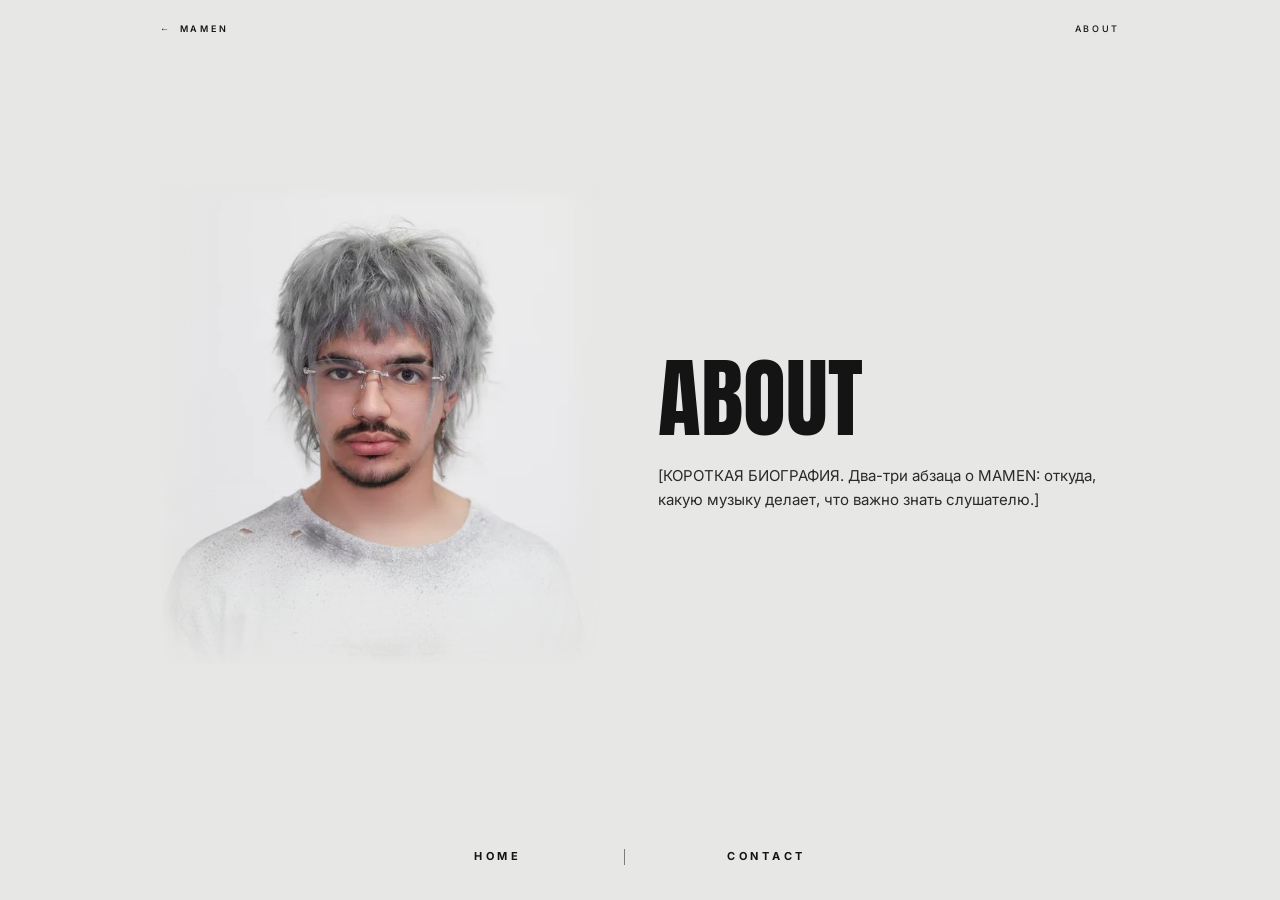
==== about/index.html @ ce81de19 "Сайт MAMEN: главная, About, Contact, карточка релиза Тестовая страница доступности перенесена в /tes" ====
<!doctype html>
<html lang="ru" data-theme="grey">
<head>
<meta charset="utf-8">
<meta name="viewport" content="width=device-width, initial-scale=1, viewport-fit=cover">
<meta http-equiv="Content-Security-Policy" content="default-src 'none'; img-src 'self' data:; style-src 'self'; font-src 'self'; script-src 'self'; connect-src 'self'; base-uri 'none'; form-action 'none'">
<meta name="referrer" content="strict-origin-when-cross-origin">
<title>About — MAMEN</title>
<meta name="description" content="MAMEN — официальный сайт. Музыка, соцсети и новые релизы.">
<meta name="theme-color" content="#e7e7e6">
<link rel="canonical" href="https://only1mamen.github.io/about/">
<meta property="og:type" content="website">
<meta property="og:site_name" content="MAMEN">
<meta property="og:title" content="About — MAMEN">
<meta property="og:description" content="MAMEN — официальный сайт. Музыка, соцсети и новые релизы.">
<meta property="og:url" content="https://only1mamen.github.io/about/">
<meta property="og:image" content="https://only1mamen.github.io/assets/img/og.jpg">
<meta property="og:image:width" content="1200">
<meta property="og:image:height" content="630">
<meta name="twitter:card" content="summary_large_image">
<meta name="twitter:image" content="https://only1mamen.github.io/assets/img/og.jpg">
<link rel="icon" href="../favicon.ico" sizes="32x32">
<link rel="apple-touch-icon" href="../assets/img/apple-touch-icon.png">
<link rel="preload" href="../assets/fonts/anton-latin.woff2" as="font" type="font/woff2" crossorigin>
<link rel="preload" href="../assets/fonts/inter-latin.woff2" as="font" type="font/woff2" crossorigin>
<link rel="stylesheet" href="../assets/css/site.css">
<noscript><link rel="stylesheet" href="../assets/css/noscript.css"></noscript>
</head>
<body class="page-sub">
<div class="page">
<div class="subtop">
<a class="subtop__back" href="../"><span aria-hidden="true">←</span> MAMEN</a>
<span class="subtop__label">About</span>
</div>
<main class="sub sub--about">
<div class="sub__photo"><picture><source type="image/webp" srcset="../assets/img/home-720.webp 720w, ../assets/img/home-1040.webp 1040w, ../assets/img/home-1520.webp 1520w" sizes="(min-width: 900px) 520px, 100vw"><img class="hero__photo" src="../assets/img/home-1040.jpg" alt="MAMEN" width="1520" height="1377" fetchpriority="high" decoding="async"></picture></div>
<div class="sub__body">
<h1 class="sub__title">About</h1>
<div class="prose"><p>[КОРОТКАЯ БИОГРАФИЯ. Два-три абзаца о MAMEN: откуда, какую музыку делает, что важно знать слушателю.]</p></div>

</div>
</main>
<footer class="footer"><nav class="nav" aria-label="Разделы сайта"><a class="nav__link" href="../">Home</a><span class="nav__sep" aria-hidden="true"></span><a class="nav__link" href="../contact/">Contact</a></nav></footer>
</div>
</body>
</html>
---- assets/css/site.css ----
/* MAMEN — оформление сайта */

@font-face {
  font-family: "Anton";
  src: url("../fonts/anton-latin.woff2") format("woff2");
  font-weight: 400;
  font-style: normal;
  font-display: swap;
}
@font-face {
  font-family: "Inter";
  src: url("../fonts/inter-latin.woff2") format("woff2");
  font-weight: 100 900;
  font-style: normal;
  font-display: swap;
  unicode-range: U+0000-00FF, U+0131, U+0152-0153, U+02BB-02BC, U+02C6, U+02DA, U+02DC, U+0304, U+0308, U+0329, U+2000-206F, U+20AC, U+2122, U+2191, U+2193, U+2212, U+2215, U+FEFF, U+FFFD;
}
@font-face {
  font-family: "Inter";
  src: url("../fonts/inter-cyrillic.woff2") format("woff2");
  font-weight: 100 900;
  font-style: normal;
  font-display: swap;
  unicode-range: U+0301, U+0400-045F, U+0490-0491, U+04B0-04B1, U+2116;
}

:root {
  --bg: #e7e7e6;
  --ink: #141414;
  --line: #c9c9c6;
  --line-strong: #a5a5a2;
  --mute: #4a4a4a;
  --card: rgba(255, 255, 255, 0.32);
  --card-hover: rgba(255, 255, 255, 0.62);
  --sans: "Inter", -apple-system, BlinkMacSystemFont, "Segoe UI", Roboto, "Helvetica Neue", Arial, sans-serif;
  --display: "Anton", Impact, "Arial Narrow Bold", "Helvetica Neue", sans-serif;
  /* Единица масштаба главного экрана: макет нарисован при ширине 390. */
  --u: calc(min(100vw, 460px) / 390);
}
:root[data-theme="light"] { --bg: #efefee; --line: #d2d2cf; }
:root[data-theme="warm"] { --bg: #e9e7e3; --line: #cbc8c2; }

* { box-sizing: border-box; }
html { -webkit-text-size-adjust: 100%; text-size-adjust: 100%; }
body {
  margin: 0;
  background: var(--bg);
  color: var(--ink);
  font-family: var(--sans);
  font-size: 15px;
  line-height: 1.5;
  -webkit-font-smoothing: antialiased;
  -moz-osx-font-smoothing: grayscale;
}
/* Фото чуть шире экрана телефона: лишнее обрезается, горизонтальной прокрутки нет. */
html, body { overflow-x: hidden; }
@supports (overflow: clip) {
  html, body { overflow-x: clip; }
}
a { color: inherit; text-decoration: none; -webkit-tap-highlight-color: transparent; }
a:focus-visible { outline: 2px solid var(--ink); outline-offset: 3px; border-radius: 4px; }
img, svg { display: block; }
h1, h2, p { margin: 0; }
.arrow { flex: none; }

.page {
  position: relative;
  width: 100%;
  max-width: 460px;
  min-height: 100vh;
  min-height: 100svh;
  margin: 0 auto;
  display: flex;
  flex-direction: column;
}
.specks {
  position: absolute;
  inset: 0;
  width: 100%;
  height: 100%;
  pointer-events: none;
  opacity: 0.4;
}

/* ---------- Верхняя строка ---------- */
.topline {
  position: relative;
  display: flex;
  align-items: center;
  justify-content: space-between;
  gap: 8px;
  padding: calc(14px + env(safe-area-inset-top, 0px)) 24px 0;
  font-size: 8.5px;
  font-weight: 500;
  line-height: 1;
  letter-spacing: 0.3em;
  text-transform: uppercase;
  white-space: pre;
}
.topline__side { flex: 1; min-width: 0; }
.topline__side--right { text-align: right; }

/* ---------- Главный экран ---------- */
.home { position: relative; display: flex; flex-direction: column; }
.hero {
  position: relative;
  width: calc(var(--u) * 390);
  height: calc(var(--u) * 408);
  margin: 0 auto;
}
.hero__photo {
  -webkit-mask-image: linear-gradient(to bottom, transparent 0, #000 4%, #000 60%, transparent 97%), linear-gradient(to right, transparent 0, #000 10%, #000 90%, transparent 100%);
  -webkit-mask-composite: source-in;
  mask-image: linear-gradient(to bottom, transparent 0, #000 4%, #000 60%, transparent 97%), linear-gradient(to right, transparent 0, #000 10%, #000 90%, transparent 100%);
  mask-composite: intersect;
}
.hero .hero__photo {
  position: absolute;
  left: calc(var(--u) * -28);
  top: calc(var(--u) * 6);
  width: calc(var(--u) * 446);
  height: calc(var(--u) * 404);
  object-fit: cover;
}
.hero__title {
  position: absolute;
  left: 0;
  right: 0;
  top: calc(var(--u) * 286);
  text-align: center;
  font-family: var(--display);
  font-weight: 400;
  font-size: calc(var(--u) * 98);
  line-height: 1;
  letter-spacing: 0.005em;
  white-space: nowrap;
}
/* Росчерк привязан к надписи: размеры в долях её кегля, положение утверждено на макете. */
.hero__sig {
  position: absolute;
  left: calc(50% + 0.265em);
  top: 0.531em;
  width: 1.449em;
  height: 0.653em;
  filter: invert(1);
  mix-blend-mode: difference;
  pointer-events: none;
  -webkit-user-select: none;
  user-select: none;
}

.sections {
  position: relative;
  display: flex;
  flex-direction: column;
  gap: 28px;
  padding: 6px 22px 0;
}
.label {
  margin: 0 0 14px;
  font-size: 10px;
  font-weight: 500;
  line-height: 1;
  letter-spacing: 0.42em;
  text-transform: uppercase;
  color: var(--mute);
}

/* ---------- Кнопки-ссылки ---------- */
.links { display: grid; grid-template-columns: repeat(2, minmax(0, 1fr)); gap: 10px; }
.btn {
  display: flex;
  align-items: center;
  gap: 10px;
  min-height: 50px;
  padding: 6px 12px;
  border: 1px solid var(--line);
  border-radius: 10px;
  background: var(--card);
  font-size: 10.5px;
  font-weight: 600;
  line-height: 1.25;
  letter-spacing: 0.12em;
  text-transform: uppercase;
  transition: background-color 0.15s ease, border-color 0.15s ease;
}
.btn__icon { flex: none; width: 24px; height: 24px; object-fit: contain; }
.btn__icon--mono {
  display: flex;
  align-items: center;
  justify-content: center;
  border-radius: 7px;
  background: var(--ink);
  color: #fff;
  font-size: 9px;
  font-weight: 700;
  letter-spacing: 0.02em;
}
.btn__text { flex: 1; min-width: 0; overflow-wrap: break-word; }
.btn--ink { border-color: var(--ink); }
@media (hover: hover) {
  .btn:hover { background: var(--card-hover); border-color: var(--line-strong); }
  .btn--ink:hover { border-color: var(--ink); }
  .release__listen:hover { background: #000; }
  .nav__link:hover, .subtop__back:hover { opacity: 0.6; }
  a.contact__row:hover .contact__val { opacity: 0.6; }
}
.btn:active { background: var(--card-hover); }

.links--follow.cols-1 { grid-template-columns: minmax(0, 1fr); }
.links--follow.cols-2 { grid-template-columns: repeat(2, minmax(0, 1fr)); }
.links--follow.cols-3 { grid-template-columns: repeat(3, minmax(0, 1fr)); }
.links--follow.cols-4 { grid-template-columns: repeat(4, minmax(0, 1fr)); }
.btn--follow {
  flex-direction: column;
  justify-content: center;
  gap: 8px;
  min-height: 66px;
  padding: 8px 4px;
  font-size: 8.5px;
  letter-spacing: 0.1em;
  text-align: center;
}
.btn--follow .btn__icon { width: 22px; height: 22px; }
.btn--follow .btn__text { flex: none; max-width: 100%; }
.btn--follow .arrow { display: none; }

/* ---------- Карточка релиза ---------- */
.release[data-show="soon"] [data-state="out"],
.release[data-show="out"] [data-state="soon"] { display: none; }
.release.is-pending { visibility: hidden; }
.release__card {
  display: flex;
  flex-wrap: wrap;
  align-items: center;
  gap: 12px 14px;
  padding: 10px;
  border: 1px solid var(--line);
  border-radius: 12px;
  background: var(--card);
}
.release__cover {
  flex: none;
  width: 76px;
  height: 76px;
  border-radius: 6px;
  object-fit: cover;
  background: #1b1b1b;
}
.release__cover--empty {
  display: flex;
  align-items: center;
  justify-content: center;
  text-align: center;
  color: #9a9a9a;
  font-size: 8px;
  font-weight: 600;
  line-height: 1.3;
  letter-spacing: 0.14em;
  text-transform: uppercase;
}
.release__meta { flex: 1 1 96px; min-width: 0; display: flex; flex-direction: column; gap: 7px; }
.kicker {
  font-size: 8.5px;
  font-weight: 500;
  line-height: 1.2;
  letter-spacing: 0.3em;
  text-transform: uppercase;
  color: var(--mute);
}
.release__title {
  font-size: 19px;
  font-weight: 800;
  line-height: 1.05;
  letter-spacing: 0.01em;
  text-transform: uppercase;
  overflow-wrap: anywhere;
}
.release__listen {
  flex: none;
  display: inline-flex;
  align-items: center;
  justify-content: center;
  gap: 8px;
  min-height: 44px;
  padding: 0 16px;
  border-radius: 22px;
  background: var(--ink);
  color: #fff;
  font-size: 10px;
  font-weight: 600;
  line-height: 1;
  letter-spacing: 0.16em;
  text-transform: uppercase;
  transition: background-color 0.15s ease;
}
.release__presave { flex: 1 1 100%; display: grid; grid-template-columns: repeat(2, minmax(0, 1fr)); gap: 10px; }
.release__presave.cols-1 { grid-template-columns: minmax(0, 1fr); }
.release__presave .btn { min-height: 46px; font-size: 9.5px; letter-spacing: 0.1em; }
.release__presave .btn__icon { width: 22px; height: 22px; }

/* ---------- Нижняя навигация ---------- */
.footer {
  position: relative;
  margin-top: auto;
  padding: 14px 22px calc(18px + env(safe-area-inset-bottom, 0px));
}
.nav { display: flex; align-items: center; justify-content: space-around; }
.nav__link {
  padding: 14px 6px;
  font-size: 10px;
  font-weight: 700;
  line-height: 1;
  letter-spacing: 0.34em;
  text-transform: uppercase;
  transition: opacity 0.15s ease;
}
.nav__sep { width: 1px; height: 16px; background: var(--ink); opacity: 0.5; }

/* ---------- About и Contact ---------- */
.subtop {
  display: flex;
  align-items: center;
  justify-content: space-between;
  padding: calc(8px + env(safe-area-inset-top, 0px)) 24px 0;
  font-size: 9px;
  font-weight: 500;
  line-height: 1;
  letter-spacing: 0.3em;
  text-transform: uppercase;
}
.subtop__back { display: inline-flex; align-items: center; gap: 8px; padding: 16px 0; font-weight: 600; transition: opacity 0.15s ease; }
.sub { display: flex; flex-direction: column; }
.sub__photo { position: relative; height: calc(var(--u) * 330); overflow: hidden; }
.sub__photo .hero__photo {
  position: absolute;
  left: calc(var(--u) * 12);
  top: 0;
  width: calc(var(--u) * 366);
  height: calc(var(--u) * 332);
  object-fit: cover;
}
.sub__body { display: flex; flex-direction: column; gap: 22px; padding: 0 24px 24px; }
.sub--contact .sub__body { padding-top: 48px; }
.sub__title {
  font-family: var(--display);
  font-weight: 400;
  font-size: 64px;
  line-height: 1;
  text-transform: uppercase;
  overflow-wrap: anywhere;
}
.prose { color: #2a2a2a; font-size: 15px; line-height: 1.6; overflow-wrap: anywhere; }
.prose p + p { margin-top: 1em; }
.block { padding-top: 22px; border-top: 1px solid var(--line); }
.block .label { margin-bottom: 10px; }
.contact { display: flex; flex-direction: column; border-top: 1px solid var(--line); }
.contact__row {
  display: flex;
  align-items: center;
  gap: 14px;
  min-height: 56px;
  padding: 16px 0;
  border-bottom: 1px solid var(--line);
}
.contact__key {
  flex: none;
  width: 92px;
  font-size: 9px;
  font-weight: 500;
  line-height: 1.2;
  letter-spacing: 0.3em;
  text-transform: uppercase;
  color: var(--mute);
  overflow-wrap: anywhere;
}
.contact__val { flex: 1; min-width: 0; font-size: 15px; font-weight: 600; line-height: 1.25; overflow-wrap: anywhere; transition: opacity 0.15s ease; }

/* ---------- Телефоны: названия площадок должны помещаться без разрыва слова ---------- */
@media (max-width: 899px) {
  .links--listen .btn { gap: 8px; padding: 6px 10px; font-size: 10px; letter-spacing: 0.09em; }
}

/* ---------- Очень узкие телефоны ---------- */
@media (max-width: 359px) {
  .sections { padding-left: 16px; padding-right: 16px; }
  .topline { padding-left: 16px; padding-right: 16px; letter-spacing: 0.22em; }
  .links--listen .btn { gap: 7px; padding: 6px 8px; font-size: 9px; letter-spacing: 0.04em; }
  .links--listen .arrow { display: none; }
  .btn--follow { padding: 8px 2px; font-size: 7px; letter-spacing: 0.02em; }
  .release__presave .btn { gap: 7px; padding: 6px 8px; font-size: 8.5px; letter-spacing: 0.04em; }
  .release__presave .arrow { display: none; }
  .release__listen { flex: 1 1 100%; }
}

/* ---------- Компьютер ---------- */
@media (min-width: 900px) {
  :root { --u: clamp(1.15px, calc(42vw / 390), 1.55px); }
  .page { max-width: 1200px; }
  .topline { padding-left: 40px; padding-right: 40px; }
  .home {
    flex: 1;
    flex-direction: row;
    align-items: center;
    justify-content: center;
    gap: 64px;
    padding: 24px 40px 0;
  }
  .hero { flex: none; margin: 0; }
  .sections { flex: 0 1 470px; min-width: 0; gap: 32px; padding: 0; }
  .links { gap: 12px; }
  .links--follow.cols-3, .links--follow.cols-4 { grid-template-columns: repeat(2, minmax(0, 1fr)); }
  .btn--follow {
    flex-direction: row;
    justify-content: flex-start;
    gap: 10px;
    min-height: 50px;
    padding: 6px 12px;
    font-size: 10px;
    text-align: left;
  }
  .btn--follow .btn__text { flex: 1; }
  .btn--follow .arrow { display: block; }
  .release__cover { width: 84px; height: 84px; }
  .footer { width: 100%; max-width: 520px; margin-left: auto; margin-right: auto; padding: 20px 40px 24px; }
  .nav__link { font-size: 11px; }

  .subtop { padding-left: 40px; padding-right: 40px; }
  .page-sub .page { max-width: 1040px; }
  .sub { flex: 1; justify-content: center; }
  .sub--about { flex-direction: row; align-items: center; gap: 56px; padding: 24px 40px; }
  .sub--about .sub__photo { flex: 0 0 46%; height: calc(var(--u) * 360); }
  .sub--about .sub__photo .hero__photo { left: 0; width: 100%; height: 100%; }
  .sub--about .sub__body { flex: 1; min-width: 0; padding: 0; }
  .sub--contact { width: 100%; max-width: 640px; margin: 0 auto; }
  .sub--contact .sub__body { padding: 24px 40px; }
  .sub__title { font-size: 88px; }
  .page-sub .footer { max-width: 520px; }
}

@media (prefers-reduced-motion: reduce) {
  * { transition: none !important; }
}
---- assets/css/noscript.css ----
/* Если скрипты отключены, карточка релиза показывается в состоянии на момент публикации. */
.release.is-pending { visibility: visible; }
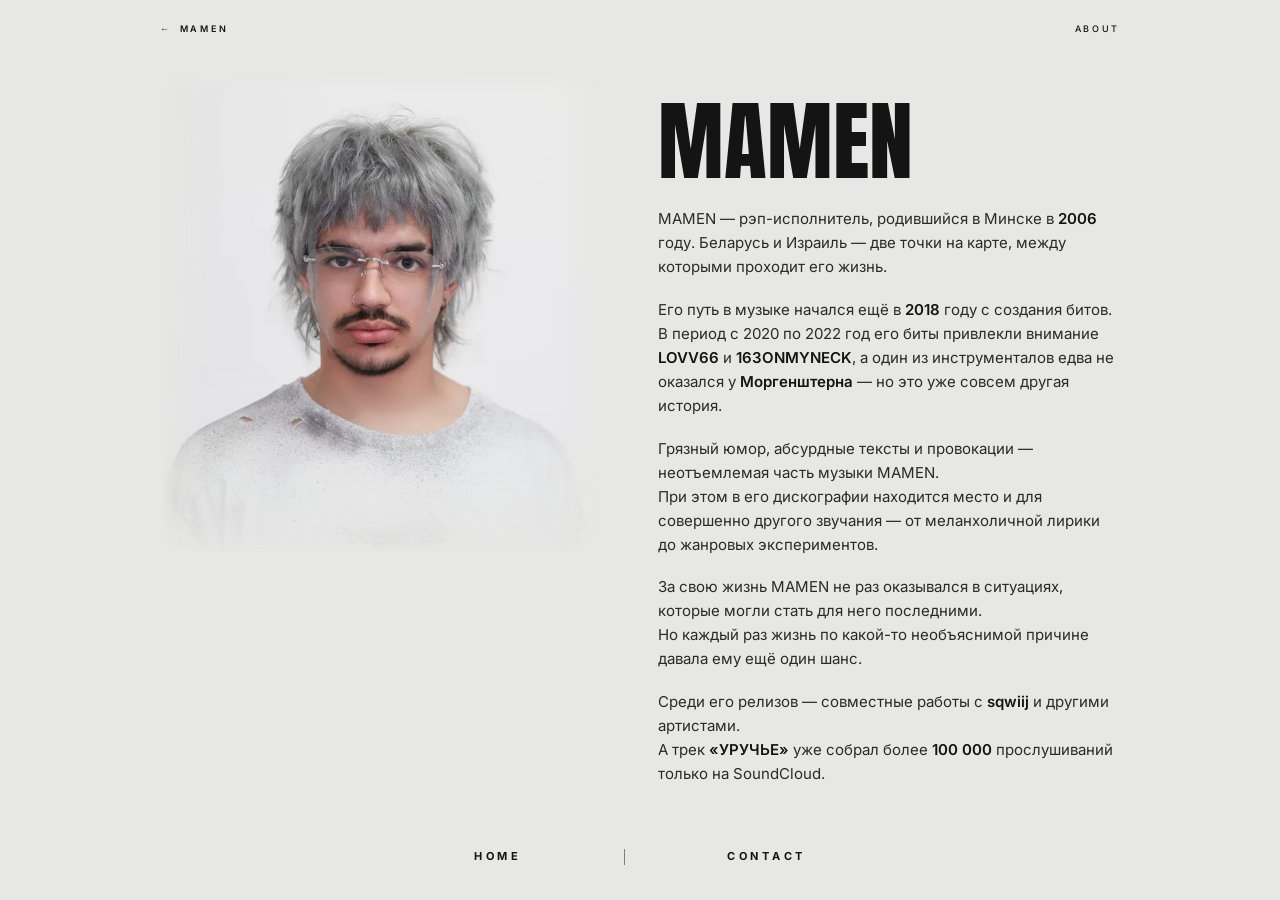
==== commit 37e1a00c: "About и Contact: биография, блоки контактов - About: биография MAMEN с абзацами и переносами строк, " ====
--- a/about/index.html
+++ b/about/index.html
@@ -35,8 +35,12 @@
 <main class="sub sub--about">
 <div class="sub__photo"><picture><source type="image/webp" srcset="../assets/img/home-720.webp 720w, ../assets/img/home-1040.webp 1040w, ../assets/img/home-1520.webp 1520w" sizes="(min-width: 900px) 520px, 100vw"><img class="hero__photo" src="../assets/img/home-1040.jpg" alt="MAMEN" width="1520" height="1377" fetchpriority="high" decoding="async"></picture></div>
 <div class="sub__body">
-<h1 class="sub__title">About</h1>
-<div class="prose"><p>[КОРОТКАЯ БИОГРАФИЯ. Два-три абзаца о MAMEN: откуда, какую музыку делает, что важно знать слушателю.]</p></div>
+<h1 class="sub__title">MAMEN</h1>
+<div class="prose"><p>MAMEN — рэп-исполнитель, родившийся в Минске в <strong>2006</strong> году. Беларусь и Израиль — две точки на карте, между которыми проходит его жизнь.</p>
+<p>Его путь в музыке начался ещё в <strong>2018</strong> году с создания битов.<br>В период с 2020 по 2022 год его биты привлекли внимание <strong>LOVV66</strong> и <strong>163ONMYNECK</strong>, а один из инструменталов едва не оказался у <strong>Моргенштерна</strong> — но это уже совсем другая история.</p>
+<p>Грязный юмор, абсурдные тексты и провокации — неотъемлемая часть музыки MAMEN.<br>При этом в его дискографии находится место и для совершенно другого звучания — от меланхоличной лирики до жанровых экспериментов.</p>
+<p>За свою жизнь MAMEN не раз оказывался в ситуациях, которые могли стать для него последними.<br>Но каждый раз жизнь по какой-то необъяснимой причине давала ему ещё один шанс.</p>
+<p>Среди его релизов — совместные работы с <strong>sqwiij</strong> и другими артистами.<br>А трек <strong>«УРУЧЬЕ»</strong> уже собрал более <strong>100 000</strong> прослушиваний только на SoundCloud.</p></div>
 
 </div>
 </main>
--- a/assets/css/site.css
+++ b/assets/css/site.css
@@ -201,7 +201,7 @@
 @media (hover: hover) {
   .btn:hover { background: var(--card-hover); border-color: var(--line-strong); }
   .btn--ink:hover { border-color: var(--ink); }
-  .release__listen:hover { background: #000; }
+  .pill:hover { background: #000; }
   .nav__link:hover, .subtop__back:hover { opacity: 0.6; }
   a.contact__row:hover .contact__val { opacity: 0.6; }
 }
@@ -276,7 +276,7 @@
   text-transform: uppercase;
   overflow-wrap: anywhere;
 }
-.release__listen {
+.pill {
   flex: none;
   display: inline-flex;
   align-items: center;
@@ -351,7 +351,40 @@
   overflow-wrap: anywhere;
 }
 .prose { color: #2a2a2a; font-size: 15px; line-height: 1.6; overflow-wrap: anywhere; }
-.prose p + p { margin-top: 1em; }
+.prose p + p { margin-top: 1.25em; }
+.prose strong { font-weight: 600; color: var(--ink); }
+.sub--about .prose { max-width: 34em; }
+.sub__lead { max-width: 30em; color: #2a2a2a; font-size: 15px; line-height: 1.55; overflow-wrap: break-word; }
+
+/* Блоки контактов: та же рамка и фон, что у кнопок и карточки релиза на главной. */
+.cards { display: flex; flex-direction: column; gap: 10px; }
+.card {
+  display: flex;
+  flex-wrap: wrap;
+  align-items: center;
+  gap: 12px 14px;
+  padding: 14px;
+  border: 1px solid var(--line);
+  border-radius: 12px;
+  background: var(--card);
+}
+.card__icon { flex: none; width: 26px; height: 26px; object-fit: contain; }
+.card__icon--mono {
+  display: flex;
+  align-items: center;
+  justify-content: center;
+  border-radius: 7px;
+  background: var(--ink);
+  color: #fff;
+  font-size: 9px;
+  font-weight: 700;
+}
+.card__text { flex: 1 1 150px; min-width: 0; display: flex; flex-direction: column; gap: 7px; }
+.card__value { font-size: 15px; font-weight: 600; line-height: 1.25; overflow-wrap: anywhere; }
+.card__action { flex: 1 1 100%; min-height: 46px; }
+@media (min-width: 480px) {
+  .card__action { flex: none; min-width: 132px; }
+}
 .block { padding-top: 22px; border-top: 1px solid var(--line); }
 .block .label { margin-bottom: 10px; }
 .contact { display: flex; flex-direction: column; border-top: 1px solid var(--line); }
@@ -431,7 +464,9 @@
   .sub--about { flex-direction: row; align-items: center; gap: 56px; padding: 24px 40px; }
   .sub--about .sub__photo { flex: 0 0 46%; height: calc(var(--u) * 360); }
   .sub--about .sub__photo .hero__photo { left: 0; width: 100%; height: 100%; }
-  .sub--about .sub__body { flex: 1; min-width: 0; padding: 0; }
+  .sub--about { align-items: flex-start; }
+  .sub--about .sub__photo { position: sticky; top: 24px; }
+  .sub--about .sub__body { flex: 1; min-width: 0; padding: 24px 0 0; }
   .sub--contact { width: 100%; max-width: 640px; margin: 0 auto; }
   .sub--contact .sub__body { padding: 24px 40px; }
   .sub__title { font-size: 88px; }
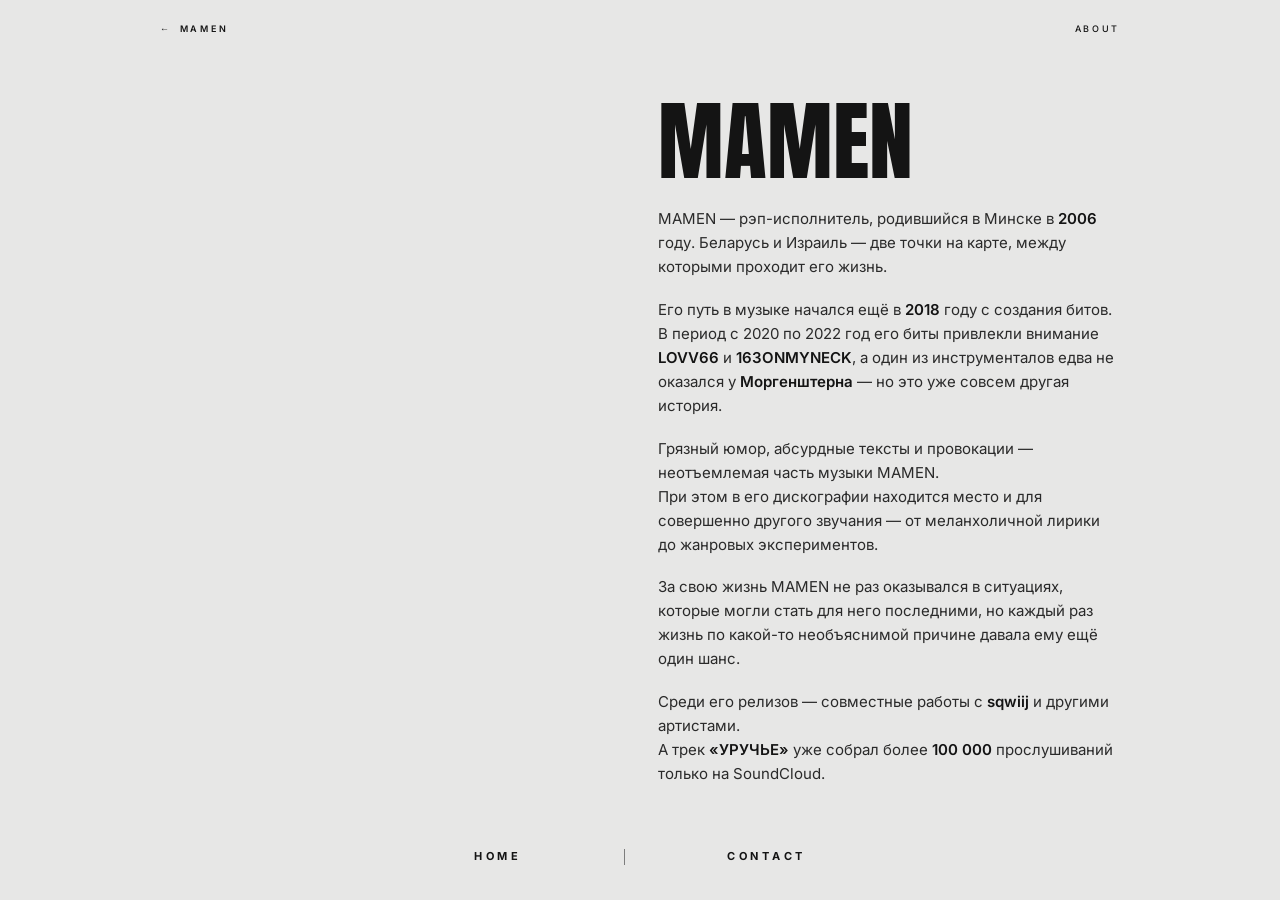
==== commit 7a8b4569: "Правки после этапа 3: защита картинок, КИОН и Звук, текст About, карточка релиза - картинки и значки" ====
--- a/about/index.html
+++ b/about/index.html
@@ -23,8 +23,8 @@
 <link rel="apple-touch-icon" href="../assets/img/apple-touch-icon.png">
 <link rel="preload" href="../assets/fonts/anton-latin.woff2" as="font" type="font/woff2" crossorigin>
 <link rel="preload" href="../assets/fonts/inter-latin.woff2" as="font" type="font/woff2" crossorigin>
-<link rel="stylesheet" href="../assets/css/site.css">
-<noscript><link rel="stylesheet" href="../assets/css/noscript.css"></noscript>
+<link rel="stylesheet" href="../assets/css/site.css?v=855aeaa889">
+<noscript><link rel="stylesheet" href="../assets/css/noscript.css?v=855aeaa889"></noscript>
 </head>
 <body class="page-sub">
 <div class="page">
@@ -33,13 +33,13 @@
 <span class="subtop__label">About</span>
 </div>
 <main class="sub sub--about">
-<div class="sub__photo"><picture><source type="image/webp" srcset="../assets/img/home-720.webp 720w, ../assets/img/home-1040.webp 1040w, ../assets/img/home-1520.webp 1520w" sizes="(min-width: 900px) 520px, 100vw"><img class="hero__photo" src="../assets/img/home-1040.jpg" alt="MAMEN" width="1520" height="1377" fetchpriority="high" decoding="async"></picture></div>
+<div class="sub__photo"><picture><source type="image/webp" srcset="../assets/img/home-720.webp 720w, ../assets/img/home-1040.webp 1040w, ../assets/img/home-1520.webp 1520w" sizes="(min-width: 900px) 520px, 100vw"><img draggable="false" class="hero__photo" src="../assets/img/home-1040.jpg" alt="MAMEN" width="1520" height="1377" fetchpriority="high" decoding="async"></picture></div>
 <div class="sub__body">
 <h1 class="sub__title">MAMEN</h1>
 <div class="prose"><p>MAMEN — рэп-исполнитель, родившийся в Минске в <strong>2006</strong> году. Беларусь и Израиль — две точки на карте, между которыми проходит его жизнь.</p>
 <p>Его путь в музыке начался ещё в <strong>2018</strong> году с создания битов.<br>В период с 2020 по 2022 год его биты привлекли внимание <strong>LOVV66</strong> и <strong>163ONMYNECK</strong>, а один из инструменталов едва не оказался у <strong>Моргенштерна</strong> — но это уже совсем другая история.</p>
 <p>Грязный юмор, абсурдные тексты и провокации — неотъемлемая часть музыки MAMEN.<br>При этом в его дискографии находится место и для совершенно другого звучания — от меланхоличной лирики до жанровых экспериментов.</p>
-<p>За свою жизнь MAMEN не раз оказывался в ситуациях, которые могли стать для него последними.<br>Но каждый раз жизнь по какой-то необъяснимой причине давала ему ещё один шанс.</p>
+<p>За свою жизнь MAMEN не раз оказывался в ситуациях, которые могли стать для него последними, но каждый раз жизнь по какой-то необъяснимой причине давала ему ещё один шанс.</p>
 <p>Среди его релизов — совместные работы с <strong>sqwiij</strong> и другими артистами.<br>А трек <strong>«УРУЧЬЕ»</strong> уже собрал более <strong>100 000</strong> прослушиваний только на SoundCloud.</p></div>
 
 </div>
--- a/assets/css/site.css
+++ b/assets/css/site.css
@@ -60,6 +60,20 @@
 a { color: inherit; text-decoration: none; -webkit-tap-highlight-color: transparent; }
 a:focus-visible { outline: 2px solid var(--ink); outline-offset: 3px; border-radius: 4px; }
 img, svg { display: block; }
+/* Сайт «статичный»: картинки и значки нельзя зажать, вытащить или сохранить — долгое нажатие
+   на них ничего не открывает, а нажатие по значку в кнопке достаётся самой кнопке. */
+img, svg {
+  pointer-events: none;
+  -webkit-user-select: none;
+  user-select: none;
+  -webkit-user-drag: none;
+  -webkit-touch-callout: none;
+}
+/* Долгое нажатие на кнопку или ссылку не поднимает её «карточкой» с предпросмотром. */
+a, button { -webkit-touch-callout: none; -webkit-user-select: none; user-select: none; }
+/* Оформление не выделяется; текст биографии и адрес почты выделить и скопировать можно. */
+body { -webkit-touch-callout: none; -webkit-user-select: none; user-select: none; }
+.prose, .card__value, .sub__lead { -webkit-user-select: text; user-select: text; }
 h1, h2, p { margin: 0; }
 .arrow { flex: none; }
 
@@ -99,6 +113,9 @@
 }
 .topline__side { flex: 1; min-width: 0; }
 .topline__side--right { text-align: right; }
+/* Координаты: на телефоне широта и долгота стоят в две строки, на компьютере — в одну. */
+.topline__part { display: block; white-space: nowrap; }
+.topline__part + .topline__part { margin-top: 5px; }
 
 /* ---------- Главный экран ---------- */
 .home { position: relative; display: flex; flex-direction: column; }
@@ -224,6 +241,69 @@
 .btn--follow .btn__icon { width: 22px; height: 22px; }
 .btn--follow .btn__text { flex: none; max-width: 100%; }
 .btn--follow .arrow { display: none; }
+
+/* ---------- LISTEN с прокруткой ---------- */
+/* Включается скриптом (класс is-on): без скриптов видны все площадки сразу. */
+.scroller { --row: 50px; --gap: 10px; --peek: 24px; }
+.scroller.is-on .links { grid-auto-rows: var(--row); }
+.scroller.is-on .scroller__view {
+  overflow-y: auto;
+  overscroll-behavior-y: auto;
+  -webkit-overflow-scrolling: touch;
+  scrollbar-width: none;
+  border-radius: 10px;
+}
+.scroller.is-on .scroller__view::-webkit-scrollbar { display: none; }
+.scroller.is-on.rows-1 .scroller__view { max-height: calc(var(--row) * 1 + var(--gap) * 1 + var(--peek)); }
+.scroller.is-on.rows-2 .scroller__view { max-height: calc(var(--row) * 2 + var(--gap) * 2 + var(--peek)); }
+.scroller.is-on.rows-3 .scroller__view { max-height: calc(var(--row) * 3 + var(--gap) * 3 + var(--peek)); }
+.scroller.is-on.rows-4 .scroller__view { max-height: calc(var(--row) * 4 + var(--gap) * 4 + var(--peek)); }
+.scroller.is-on.rows-5 .scroller__view { max-height: calc(var(--row) * 5 + var(--gap) * 5 + var(--peek)); }
+.scroller.is-on.rows-6 .scroller__view { max-height: calc(var(--row) * 6 + var(--gap) * 6 + var(--peek)); }
+/* Край, за которым есть ещё площадки, плавно растворяется. */
+.scroller.is-on:not(.is-end) .scroller__view {
+  -webkit-mask-image: linear-gradient(to bottom, #000 calc(100% - 30px), transparent 100%);
+  mask-image: linear-gradient(to bottom, #000 calc(100% - 30px), transparent 100%);
+}
+.scroller.is-on.is-end:not(.is-top) .scroller__view {
+  -webkit-mask-image: linear-gradient(to top, #000 calc(100% - 30px), transparent 100%);
+  mask-image: linear-gradient(to top, #000 calc(100% - 30px), transparent 100%);
+}
+.scroller__view:focus-visible { outline: 2px solid var(--ink); outline-offset: 3px; }
+/* Кнопка стоит в строке заголовка LISTEN справа и не занимает высоты. */
+.has-scroller { position: relative; }
+.scroller__more {
+  position: absolute;
+  top: -13px;
+  right: -6px;
+  display: flex;
+  align-items: center;
+  justify-content: center;
+  gap: 8px;
+  min-height: 36px;
+  padding: 0 6px;
+  border: 0;
+  background: none;
+  color: var(--ink);
+  font: inherit;
+  font-size: 8.5px;
+  font-weight: 600;
+  line-height: 1;
+  letter-spacing: 0.3em;
+  text-transform: uppercase;
+  cursor: pointer;
+  -webkit-tap-highlight-color: transparent;
+}
+.scroller__more[hidden] { display: none; }
+.scroller__more:focus-visible { outline: 2px solid var(--ink); outline-offset: -2px; border-radius: 6px; }
+.scroller [data-more="up"], .scroller.is-end [data-more="down"] { display: none; }
+.scroller.is-end [data-more="up"] { display: inline; }
+.chev { flex: none; transition: transform 0.2s ease; animation: chev-nudge 1.8s ease-in-out infinite; }
+.scroller.is-end .chev { transform: rotate(180deg); animation: none; }
+@keyframes chev-nudge {
+  0%, 60%, 100% { transform: translateY(0); }
+  30% { transform: translateY(3px); }
+}
 
 /* ---------- Карточка релиза ---------- */
 .release[data-show="soon"] [data-state="out"],
@@ -442,6 +522,7 @@
   .hero { flex: none; margin: 0; }
   .sections { flex: 0 1 470px; min-width: 0; gap: 32px; padding: 0; }
   .links { gap: 12px; }
+  .scroller { --gap: 12px; }
   .links--follow.cols-3, .links--follow.cols-4 { grid-template-columns: repeat(2, minmax(0, 1fr)); }
   .btn--follow {
     flex-direction: row;
@@ -473,6 +554,13 @@
   .page-sub .footer { max-width: 520px; }
 }
 
+/* Координаты в одну строку — только на компьютере с мышью. На любом телефоне и планшете,
+   в том числе повёрнутом набок, они остаются в две строки. */
+@media (min-width: 900px) and (hover: hover) and (pointer: fine) {
+  .topline__part { display: inline; }
+  .topline__part + .topline__part { margin-top: 0; margin-left: 2em; }
+}
+
 @media (prefers-reduced-motion: reduce) {
-  * { transition: none !important; }
-}
+  * { transition: none !important; animation: none !important; }
+}
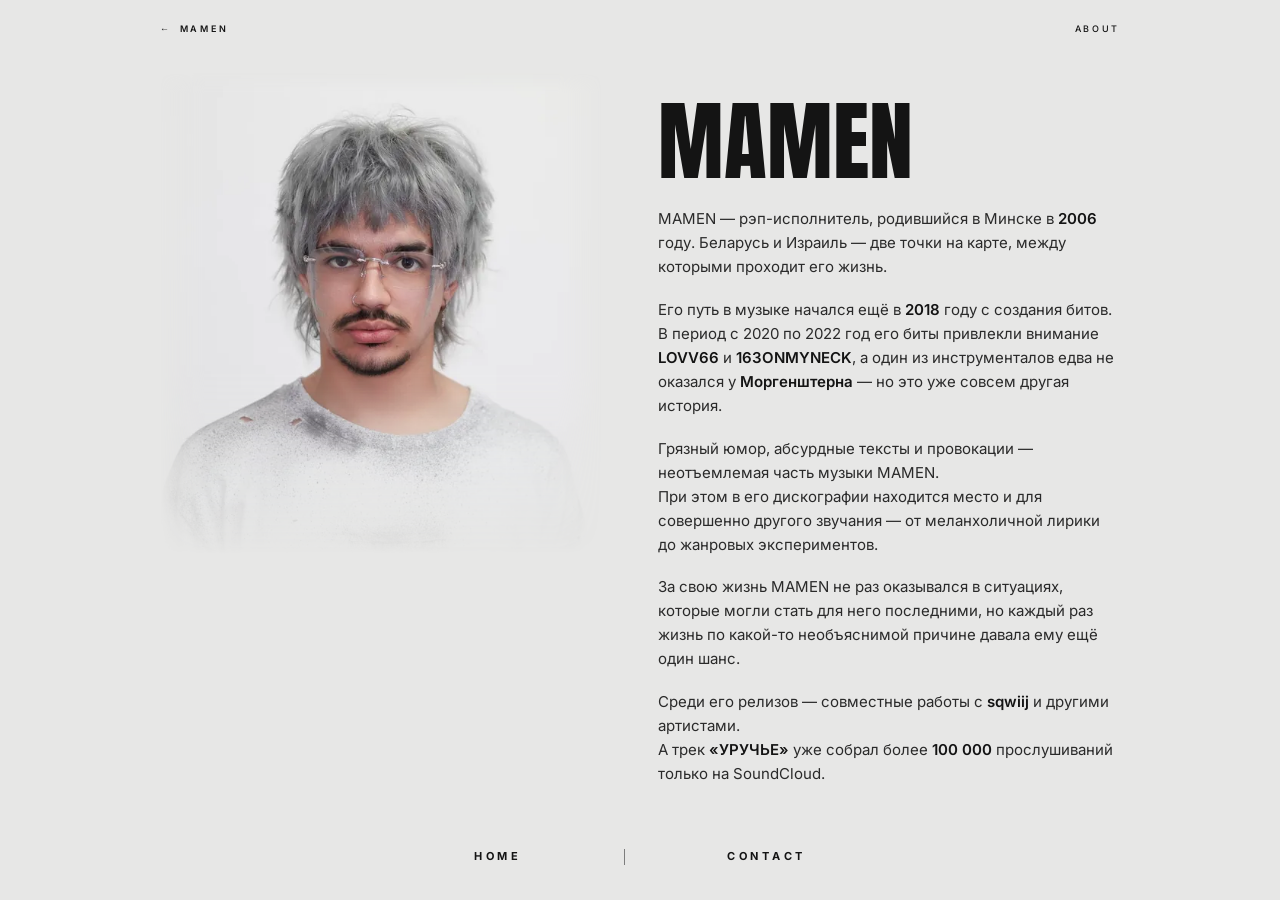
==== commit 057cbb29: "LISTEN: оставлен вариант строками, прокрутка и страница примерки удалены Co-Authored-By: Claude Fabl" ====
--- a/about/index.html
+++ b/about/index.html
@@ -23,8 +23,8 @@
 <link rel="apple-touch-icon" href="../assets/img/apple-touch-icon.png">
 <link rel="preload" href="../assets/fonts/anton-latin.woff2" as="font" type="font/woff2" crossorigin>
 <link rel="preload" href="../assets/fonts/inter-latin.woff2" as="font" type="font/woff2" crossorigin>
-<link rel="stylesheet" href="../assets/css/site.css?v=855aeaa889">
-<noscript><link rel="stylesheet" href="../assets/css/noscript.css?v=855aeaa889"></noscript>
+<link rel="stylesheet" href="../assets/css/site.css?v=8eb9a8b57a">
+<noscript><link rel="stylesheet" href="../assets/css/noscript.css?v=8eb9a8b57a"></noscript>
 </head>
 <body class="page-sub">
 <div class="page">
--- a/assets/css/site.css
+++ b/assets/css/site.css
@@ -241,69 +241,6 @@
 .btn--follow .btn__icon { width: 22px; height: 22px; }
 .btn--follow .btn__text { flex: none; max-width: 100%; }
 .btn--follow .arrow { display: none; }
-
-/* ---------- LISTEN с прокруткой ---------- */
-/* Включается скриптом (класс is-on): без скриптов видны все площадки сразу. */
-.scroller { --row: 50px; --gap: 10px; --peek: 24px; }
-.scroller.is-on .links { grid-auto-rows: var(--row); }
-.scroller.is-on .scroller__view {
-  overflow-y: auto;
-  overscroll-behavior-y: auto;
-  -webkit-overflow-scrolling: touch;
-  scrollbar-width: none;
-  border-radius: 10px;
-}
-.scroller.is-on .scroller__view::-webkit-scrollbar { display: none; }
-.scroller.is-on.rows-1 .scroller__view { max-height: calc(var(--row) * 1 + var(--gap) * 1 + var(--peek)); }
-.scroller.is-on.rows-2 .scroller__view { max-height: calc(var(--row) * 2 + var(--gap) * 2 + var(--peek)); }
-.scroller.is-on.rows-3 .scroller__view { max-height: calc(var(--row) * 3 + var(--gap) * 3 + var(--peek)); }
-.scroller.is-on.rows-4 .scroller__view { max-height: calc(var(--row) * 4 + var(--gap) * 4 + var(--peek)); }
-.scroller.is-on.rows-5 .scroller__view { max-height: calc(var(--row) * 5 + var(--gap) * 5 + var(--peek)); }
-.scroller.is-on.rows-6 .scroller__view { max-height: calc(var(--row) * 6 + var(--gap) * 6 + var(--peek)); }
-/* Край, за которым есть ещё площадки, плавно растворяется. */
-.scroller.is-on:not(.is-end) .scroller__view {
-  -webkit-mask-image: linear-gradient(to bottom, #000 calc(100% - 30px), transparent 100%);
-  mask-image: linear-gradient(to bottom, #000 calc(100% - 30px), transparent 100%);
-}
-.scroller.is-on.is-end:not(.is-top) .scroller__view {
-  -webkit-mask-image: linear-gradient(to top, #000 calc(100% - 30px), transparent 100%);
-  mask-image: linear-gradient(to top, #000 calc(100% - 30px), transparent 100%);
-}
-.scroller__view:focus-visible { outline: 2px solid var(--ink); outline-offset: 3px; }
-/* Кнопка стоит в строке заголовка LISTEN справа и не занимает высоты. */
-.has-scroller { position: relative; }
-.scroller__more {
-  position: absolute;
-  top: -13px;
-  right: -6px;
-  display: flex;
-  align-items: center;
-  justify-content: center;
-  gap: 8px;
-  min-height: 36px;
-  padding: 0 6px;
-  border: 0;
-  background: none;
-  color: var(--ink);
-  font: inherit;
-  font-size: 8.5px;
-  font-weight: 600;
-  line-height: 1;
-  letter-spacing: 0.3em;
-  text-transform: uppercase;
-  cursor: pointer;
-  -webkit-tap-highlight-color: transparent;
-}
-.scroller__more[hidden] { display: none; }
-.scroller__more:focus-visible { outline: 2px solid var(--ink); outline-offset: -2px; border-radius: 6px; }
-.scroller [data-more="up"], .scroller.is-end [data-more="down"] { display: none; }
-.scroller.is-end [data-more="up"] { display: inline; }
-.chev { flex: none; transition: transform 0.2s ease; animation: chev-nudge 1.8s ease-in-out infinite; }
-.scroller.is-end .chev { transform: rotate(180deg); animation: none; }
-@keyframes chev-nudge {
-  0%, 60%, 100% { transform: translateY(0); }
-  30% { transform: translateY(3px); }
-}
 
 /* ---------- Карточка релиза ---------- */
 .release[data-show="soon"] [data-state="out"],
@@ -522,7 +459,6 @@
   .hero { flex: none; margin: 0; }
   .sections { flex: 0 1 470px; min-width: 0; gap: 32px; padding: 0; }
   .links { gap: 12px; }
-  .scroller { --gap: 12px; }
   .links--follow.cols-3, .links--follow.cols-4 { grid-template-columns: repeat(2, minmax(0, 1fr)); }
   .btn--follow {
     flex-direction: row;
@@ -562,5 +498,5 @@
 }
 
 @media (prefers-reduced-motion: reduce) {
-  * { transition: none !important; animation: none !important; }
-}
+  * { transition: none !important; }
+}
